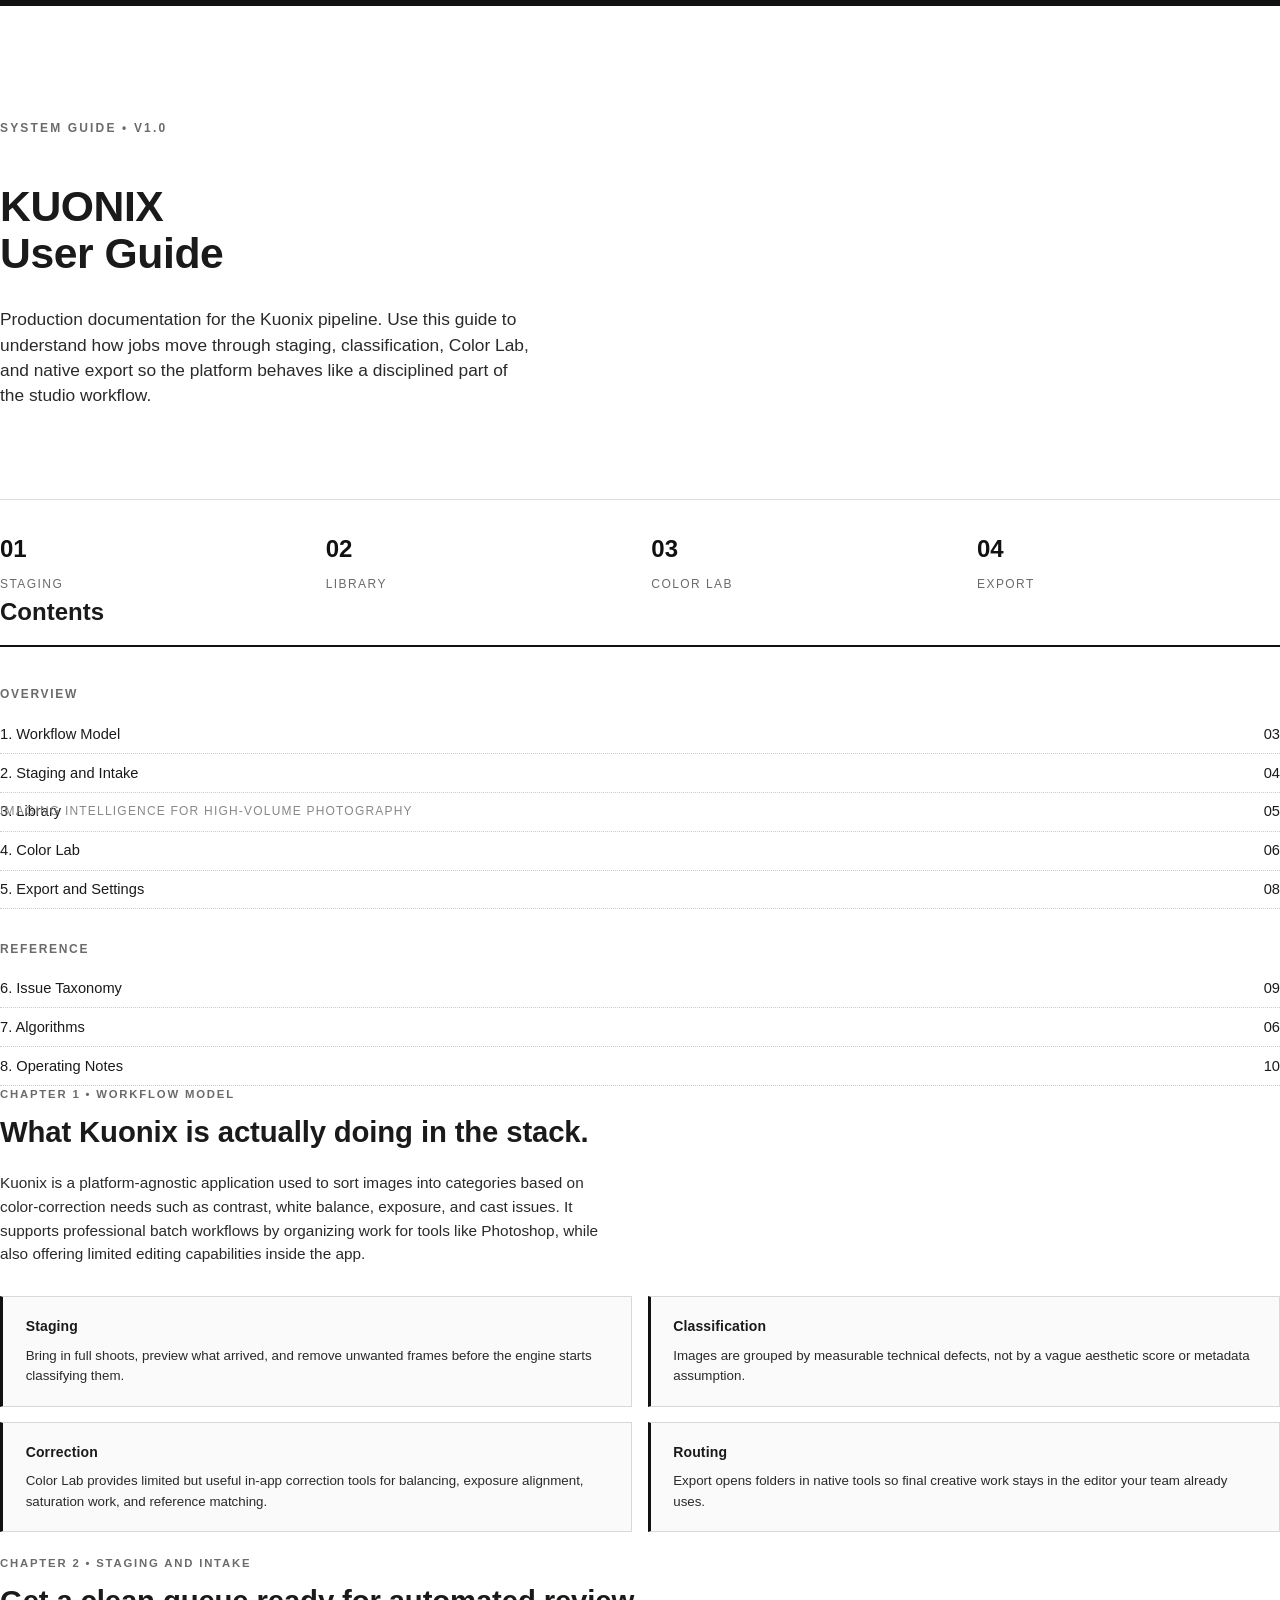
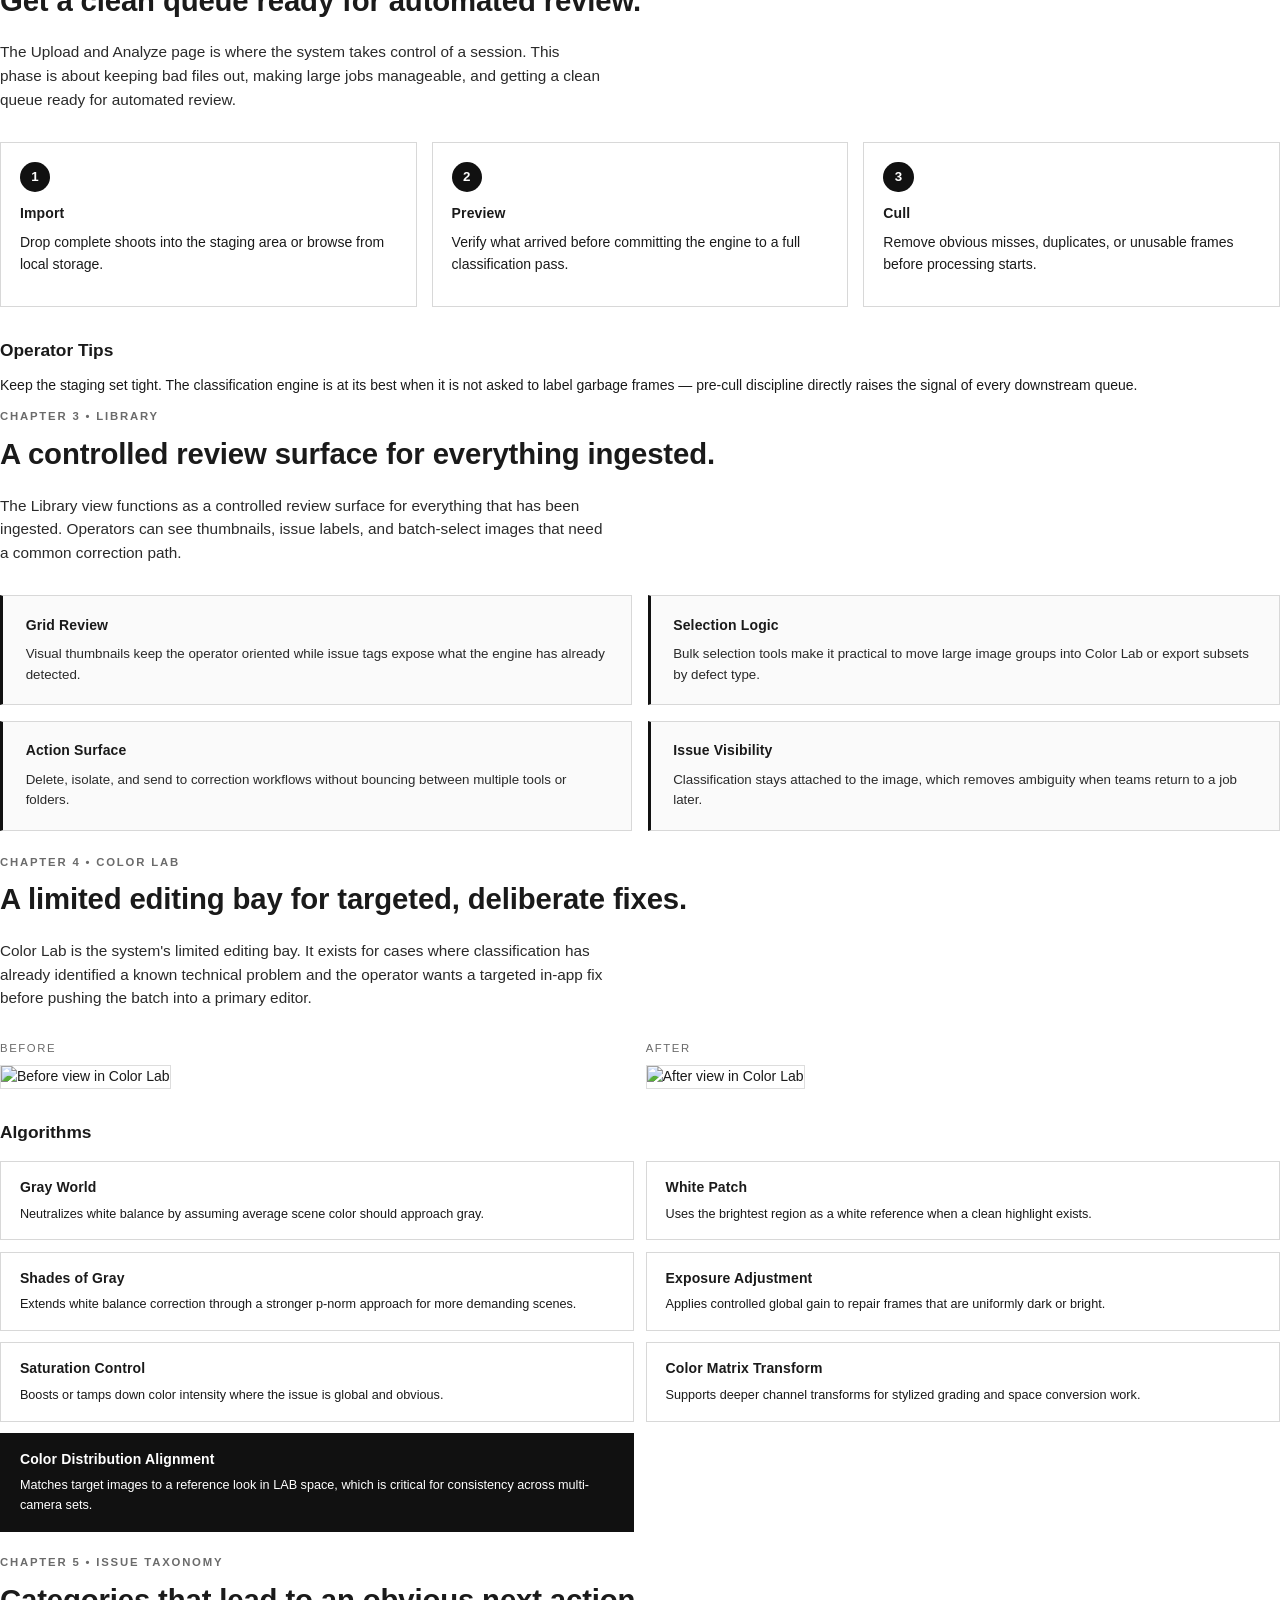
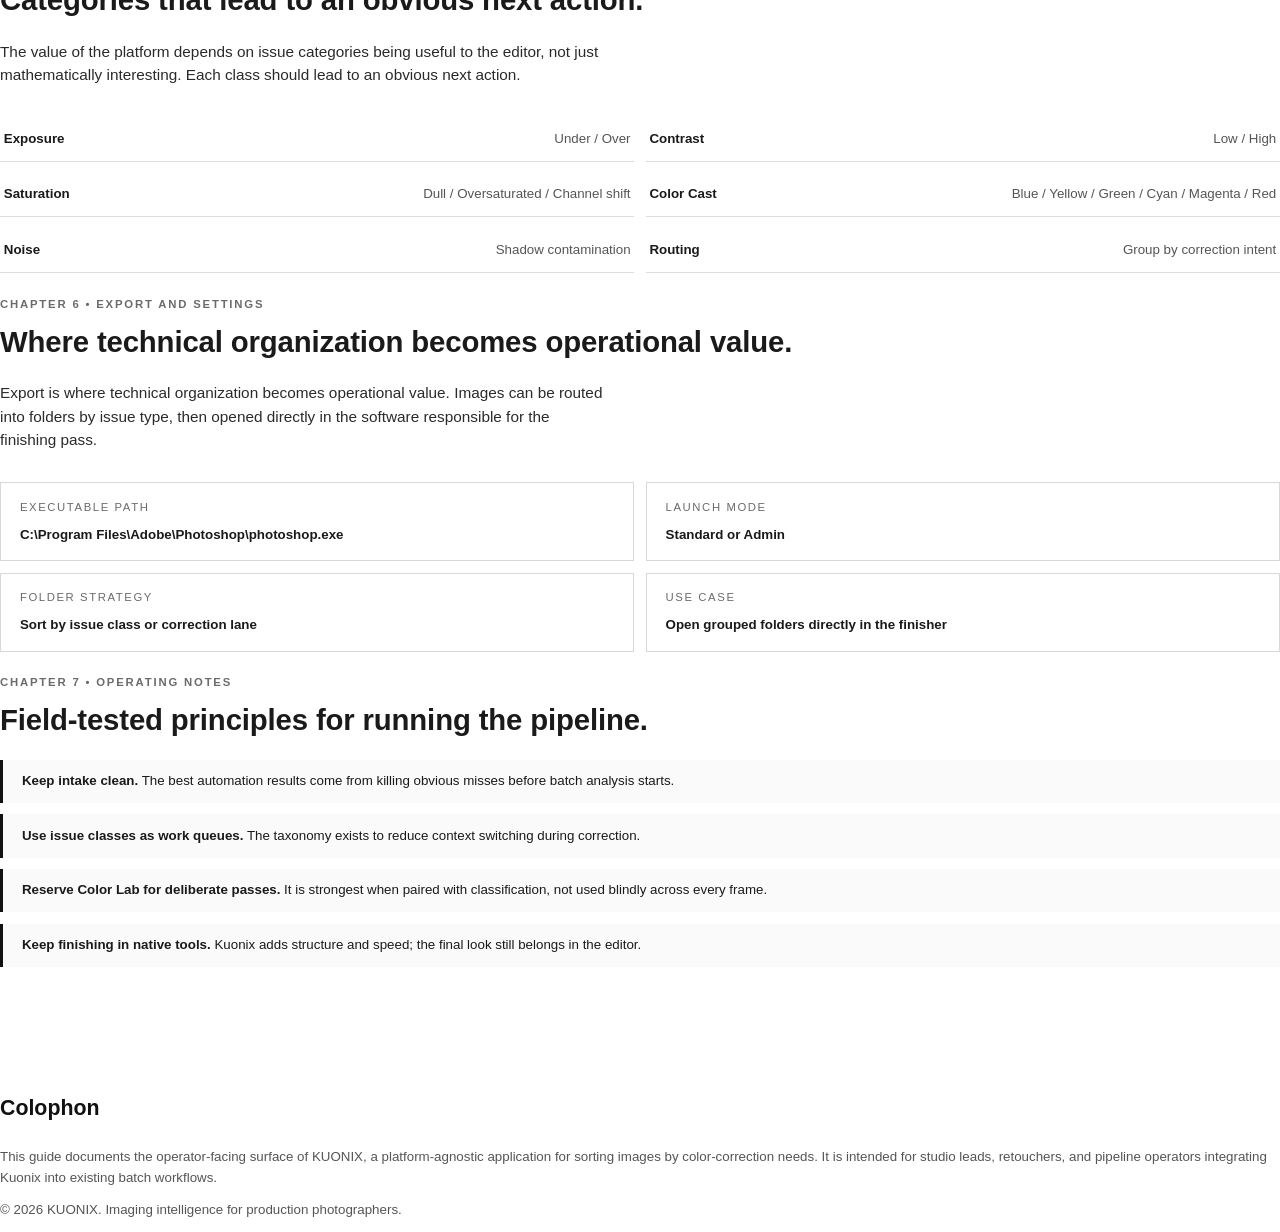
==== guide-print.html @ 2226a8e8 "Refine demo day presentation slides" ====
<!DOCTYPE html>
<html lang="en">
<head>
<meta charset="UTF-8">
<title>KUONIX User Guide</title>
<style>
  @page {
    size: A4;
    margin: 18mm 16mm 18mm 16mm;
    @bottom-center {
      content: "KUONIX User Guide  •  Page " counter(page) " of " counter(pages);
      font-family: "Helvetica Neue", Arial, sans-serif;
      font-size: 9pt;
      color: #888;
    }
  }
  * { box-sizing: border-box; }
  html, body {
    margin: 0;
    padding: 0;
    font-family: "Helvetica Neue", Arial, sans-serif;
    color: #1a1a1a;
    font-size: 10.5pt;
    line-height: 1.55;
    -webkit-print-color-adjust: exact;
    print-color-adjust: exact;
  }
  .cover {
    page-break-after: always;
    text-align: left;
    padding-top: 30mm;
    border-top: 6px solid #111;
  }
  .cover .eyebrow {
    text-transform: uppercase;
    letter-spacing: 0.18em;
    font-size: 9pt;
    color: #6b6b6b;
    margin: 0 0 12mm 0;
  }
  .cover h1 {
    font-size: 32pt;
    line-height: 1.1;
    margin: 0 0 8mm 0;
    font-weight: 800;
    letter-spacing: -0.01em;
  }
  .cover .lede {
    font-size: 13pt;
    color: #2a2a2a;
    max-width: 140mm;
    line-height: 1.45;
    margin: 0 0 24mm 0;
  }
  .cover .stages {
    display: grid;
    grid-template-columns: repeat(4, 1fr);
    gap: 6mm;
    margin-top: 14mm;
    border-top: 1px solid #ddd;
    padding-top: 8mm;
  }
  .cover .stages div strong {
    display: block;
    font-size: 18pt;
    font-weight: 700;
    color: #111;
  }
  .cover .stages div span {
    display: block;
    font-size: 9pt;
    text-transform: uppercase;
    letter-spacing: 0.12em;
    color: #6b6b6b;
    margin-top: 2mm;
  }
  .cover .meta {
    position: absolute;
    bottom: 18mm;
    font-size: 9pt;
    color: #888;
    letter-spacing: 0.1em;
    text-transform: uppercase;
  }

  .toc {
    page-break-after: always;
  }
  .toc h2 {
    font-size: 18pt;
    margin: 0 0 10mm 0;
    border-bottom: 2px solid #111;
    padding-bottom: 4mm;
  }
  .toc h3 {
    font-size: 9pt;
    text-transform: uppercase;
    letter-spacing: 0.14em;
    color: #6b6b6b;
    margin: 8mm 0 3mm 0;
  }
  .toc ol {
    list-style: none;
    padding: 0;
    margin: 0;
  }
  .toc li {
    display: flex;
    justify-content: space-between;
    padding: 2mm 0;
    border-bottom: 1px dotted #ccc;
    font-size: 11pt;
  }

  section.chapter {
    page-break-before: always;
  }
  section.chapter:first-of-type { page-break-before: auto; }

  .eyebrow {
    text-transform: uppercase;
    letter-spacing: 0.16em;
    font-size: 8.5pt;
    color: #6b6b6b;
    margin: 0 0 3mm 0;
    font-weight: 600;
  }
  h2.chapter-title {
    font-size: 22pt;
    line-height: 1.15;
    margin: 0 0 6mm 0;
    font-weight: 800;
    letter-spacing: -0.005em;
  }
  h3 {
    font-size: 13pt;
    margin: 8mm 0 3mm 0;
    font-weight: 700;
  }
  h4 {
    font-size: 10.5pt;
    margin: 0 0 2mm 0;
    font-weight: 700;
    letter-spacing: 0.01em;
  }
  p { margin: 0 0 3mm 0; }
  .lede {
    font-size: 11.5pt;
    color: #2a2a2a;
    margin-bottom: 8mm;
    max-width: 160mm;
  }

  .grid {
    display: grid;
    grid-template-columns: 1fr 1fr;
    gap: 4mm;
    margin: 4mm 0 6mm 0;
  }
  .card {
    border: 1px solid #d8d8d8;
    border-left: 3px solid #111;
    padding: 5mm 6mm;
    background: #fafafa;
    page-break-inside: avoid;
  }
  .card p { margin: 1mm 0 0 0; font-size: 10pt; color: #2a2a2a; }

  .workflow {
    display: grid;
    grid-template-columns: repeat(3, 1fr);
    gap: 4mm;
    margin: 4mm 0 6mm 0;
  }
  .workflow .step {
    border: 1px solid #d8d8d8;
    padding: 5mm;
    position: relative;
    page-break-inside: avoid;
  }
  .workflow .step .num {
    display: inline-block;
    background: #111;
    color: #fff;
    font-weight: 700;
    font-size: 10pt;
    width: 8mm;
    height: 8mm;
    line-height: 8mm;
    text-align: center;
    border-radius: 50%;
    margin-bottom: 3mm;
  }

  .lab {
    display: grid;
    grid-template-columns: 1fr 1fr;
    gap: 3mm;
    margin: 4mm 0 6mm 0;
  }
  .lab figure { margin: 0; }
  .lab figcaption {
    font-size: 8.5pt;
    text-transform: uppercase;
    letter-spacing: 0.14em;
    color: #6b6b6b;
    margin-bottom: 2mm;
  }
  .lab img {
    width: 100%;
    height: 60mm;
    object-fit: cover;
    border: 1px solid #ddd;
  }

  .algos {
    display: grid;
    grid-template-columns: 1fr 1fr;
    gap: 3mm;
    margin: 4mm 0 6mm 0;
  }
  .algo {
    padding: 4mm 5mm;
    border: 1px solid #d8d8d8;
    page-break-inside: avoid;
  }
  .algo.highlight {
    background: #111;
    color: #fff;
    border-color: #111;
  }
  .algo h4 { margin-bottom: 1.5mm; }
  .algo p { font-size: 9.5pt; margin: 0; }

  .taxonomy {
    display: grid;
    grid-template-columns: 1fr 1fr;
    gap: 3mm;
    margin: 4mm 0 6mm 0;
  }
  .tax-row {
    display: flex;
    justify-content: space-between;
    border-bottom: 1px solid #ddd;
    padding: 3mm 1mm;
    font-size: 10pt;
  }
  .tax-row strong { font-weight: 700; }
  .tax-row span { color: #555; }

  .settings {
    display: grid;
    grid-template-columns: 1fr 1fr;
    gap: 3mm;
    margin: 4mm 0 6mm 0;
  }
  .setting {
    border: 1px solid #d8d8d8;
    padding: 4mm 5mm;
    page-break-inside: avoid;
  }
  .setting .label {
    font-size: 8.5pt;
    text-transform: uppercase;
    letter-spacing: 0.14em;
    color: #6b6b6b;
    display: block;
    margin-bottom: 2mm;
  }
  .setting strong {
    font-size: 10pt;
    font-weight: 600;
    word-break: break-all;
  }

  .ops p {
    border-left: 3px solid #111;
    padding: 3mm 5mm;
    background: #fafafa;
    margin: 0 0 3mm 0;
    page-break-inside: avoid;
    font-size: 10pt;
  }
  .ops strong { font-weight: 700; }

  hr {
    border: none;
    border-top: 1px solid #ddd;
    margin: 6mm 0;
  }
  footer.colophon {
    page-break-before: always;
    padding-top: 30mm;
    color: #555;
    font-size: 10pt;
  }
  footer.colophon h2 {
    font-size: 16pt;
    margin: 0 0 6mm 0;
    color: #111;
  }
</style>
</head>
<body>

<section class="cover">
  <p class="eyebrow">System Guide  •  v1.0</p>
  <h1>KUONIX<br>User Guide</h1>
  <p class="lede">Production documentation for the Kuonix pipeline. Use this guide to understand how jobs move through staging, classification, Color Lab, and native export so the platform behaves like a disciplined part of the studio workflow.</p>
  <div class="stages">
    <div><strong>01</strong><span>Staging</span></div>
    <div><strong>02</strong><span>Library</span></div>
    <div><strong>03</strong><span>Color Lab</span></div>
    <div><strong>04</strong><span>Export</span></div>
  </div>
  <p class="meta">Imaging intelligence for high-volume photography</p>
</section>

<section class="toc">
  <h2>Contents</h2>
  <h3>Overview</h3>
  <ol>
    <li><span>1. Workflow Model</span><span>03</span></li>
    <li><span>2. Staging and Intake</span><span>04</span></li>
    <li><span>3. Library</span><span>05</span></li>
    <li><span>4. Color Lab</span><span>06</span></li>
    <li><span>5. Export and Settings</span><span>08</span></li>
  </ol>
  <h3>Reference</h3>
  <ol>
    <li><span>6. Issue Taxonomy</span><span>09</span></li>
    <li><span>7. Algorithms</span><span>06</span></li>
    <li><span>8. Operating Notes</span><span>10</span></li>
  </ol>
</section>

<section class="chapter" id="workflow-model">
  <p class="eyebrow">Chapter 1  •  Workflow Model</p>
  <h2 class="chapter-title">What Kuonix is actually doing in the stack.</h2>
  <p class="lede">Kuonix is a platform-agnostic application used to sort images into categories based on color-correction needs such as contrast, white balance, exposure, and cast issues. It supports professional batch workflows by organizing work for tools like Photoshop, while also offering limited editing capabilities inside the app.</p>

  <div class="grid">
    <div class="card"><h4>Staging</h4><p>Bring in full shoots, preview what arrived, and remove unwanted frames before the engine starts classifying them.</p></div>
    <div class="card"><h4>Classification</h4><p>Images are grouped by measurable technical defects, not by a vague aesthetic score or metadata assumption.</p></div>
    <div class="card"><h4>Correction</h4><p>Color Lab provides limited but useful in-app correction tools for balancing, exposure alignment, saturation work, and reference matching.</p></div>
    <div class="card"><h4>Routing</h4><p>Export opens folders in native tools so final creative work stays in the editor your team already uses.</p></div>
  </div>
</section>

<section class="chapter" id="staging">
  <p class="eyebrow">Chapter 2  •  Staging and Intake</p>
  <h2 class="chapter-title">Get a clean queue ready for automated review.</h2>
  <p class="lede">The Upload and Analyze page is where the system takes control of a session. This phase is about keeping bad files out, making large jobs manageable, and getting a clean queue ready for automated review.</p>

  <div class="workflow">
    <div class="step"><span class="num">1</span><h4>Import</h4><p>Drop complete shoots into the staging area or browse from local storage.</p></div>
    <div class="step"><span class="num">2</span><h4>Preview</h4><p>Verify what arrived before committing the engine to a full classification pass.</p></div>
    <div class="step"><span class="num">3</span><h4>Cull</h4><p>Remove obvious misses, duplicates, or unusable frames before processing starts.</p></div>
  </div>

  <h3>Operator Tips</h3>
  <p>Keep the staging set tight. The classification engine is at its best when it is not asked to label garbage frames — pre-cull discipline directly raises the signal of every downstream queue.</p>
</section>

<section class="chapter" id="library">
  <p class="eyebrow">Chapter 3  •  Library</p>
  <h2 class="chapter-title">A controlled review surface for everything ingested.</h2>
  <p class="lede">The Library view functions as a controlled review surface for everything that has been ingested. Operators can see thumbnails, issue labels, and batch-select images that need a common correction path.</p>

  <div class="grid">
    <div class="card"><h4>Grid Review</h4><p>Visual thumbnails keep the operator oriented while issue tags expose what the engine has already detected.</p></div>
    <div class="card"><h4>Selection Logic</h4><p>Bulk selection tools make it practical to move large image groups into Color Lab or export subsets by defect type.</p></div>
    <div class="card"><h4>Action Surface</h4><p>Delete, isolate, and send to correction workflows without bouncing between multiple tools or folders.</p></div>
    <div class="card"><h4>Issue Visibility</h4><p>Classification stays attached to the image, which removes ambiguity when teams return to a job later.</p></div>
  </div>
</section>

<section class="chapter" id="color-lab">
  <p class="eyebrow">Chapter 4  •  Color Lab</p>
  <h2 class="chapter-title">A limited editing bay for targeted, deliberate fixes.</h2>
  <p class="lede">Color Lab is the system's limited editing bay. It exists for cases where classification has already identified a known technical problem and the operator wants a targeted in-app fix before pushing the batch into a primary editor.</p>

  <div class="lab">
    <figure>
      <figcaption>Before</figcaption>
      <img src="assets/images/gallery/transfer.jpg" alt="Before view in Color Lab">
    </figure>
    <figure>
      <figcaption>After</figcaption>
      <img src="assets/images/gallery/on car.jpg" alt="After view in Color Lab">
    </figure>
  </div>

  <h3>Algorithms</h3>
  <div class="algos">
    <div class="algo"><h4>Gray World</h4><p>Neutralizes white balance by assuming average scene color should approach gray.</p></div>
    <div class="algo"><h4>White Patch</h4><p>Uses the brightest region as a white reference when a clean highlight exists.</p></div>
    <div class="algo"><h4>Shades of Gray</h4><p>Extends white balance correction through a stronger p-norm approach for more demanding scenes.</p></div>
    <div class="algo"><h4>Exposure Adjustment</h4><p>Applies controlled global gain to repair frames that are uniformly dark or bright.</p></div>
    <div class="algo"><h4>Saturation Control</h4><p>Boosts or tamps down color intensity where the issue is global and obvious.</p></div>
    <div class="algo"><h4>Color Matrix Transform</h4><p>Supports deeper channel transforms for stylized grading and space conversion work.</p></div>
    <div class="algo highlight"><h4>Color Distribution Alignment</h4><p>Matches target images to a reference look in LAB space, which is critical for consistency across multi-camera sets.</p></div>
  </div>
</section>

<section class="chapter" id="issue-taxonomy">
  <p class="eyebrow">Chapter 5  •  Issue Taxonomy</p>
  <h2 class="chapter-title">Categories that lead to an obvious next action.</h2>
  <p class="lede">The value of the platform depends on issue categories being useful to the editor, not just mathematically interesting. Each class should lead to an obvious next action.</p>

  <div class="taxonomy">
    <div class="tax-row"><strong>Exposure</strong><span>Under / Over</span></div>
    <div class="tax-row"><strong>Contrast</strong><span>Low / High</span></div>
    <div class="tax-row"><strong>Saturation</strong><span>Dull / Oversaturated / Channel shift</span></div>
    <div class="tax-row"><strong>Color Cast</strong><span>Blue / Yellow / Green / Cyan / Magenta / Red</span></div>
    <div class="tax-row"><strong>Noise</strong><span>Shadow contamination</span></div>
    <div class="tax-row"><strong>Routing</strong><span>Group by correction intent</span></div>
  </div>
</section>

<section class="chapter" id="export-settings">
  <p class="eyebrow">Chapter 6  •  Export and Settings</p>
  <h2 class="chapter-title">Where technical organization becomes operational value.</h2>
  <p class="lede">Export is where technical organization becomes operational value. Images can be routed into folders by issue type, then opened directly in the software responsible for the finishing pass.</p>

  <div class="settings">
    <div class="setting"><span class="label">Executable Path</span><strong>C:\Program Files\Adobe\Photoshop\photoshop.exe</strong></div>
    <div class="setting"><span class="label">Launch Mode</span><strong>Standard or Admin</strong></div>
    <div class="setting"><span class="label">Folder Strategy</span><strong>Sort by issue class or correction lane</strong></div>
    <div class="setting"><span class="label">Use Case</span><strong>Open grouped folders directly in the finisher</strong></div>
  </div>
</section>

<section class="chapter" id="operations">
  <p class="eyebrow">Chapter 7  •  Operating Notes</p>
  <h2 class="chapter-title">Field-tested principles for running the pipeline.</h2>

  <div class="ops">
    <p><strong>Keep intake clean.</strong> The best automation results come from killing obvious misses before batch analysis starts.</p>
    <p><strong>Use issue classes as work queues.</strong> The taxonomy exists to reduce context switching during correction.</p>
    <p><strong>Reserve Color Lab for deliberate passes.</strong> It is strongest when paired with classification, not used blindly across every frame.</p>
    <p><strong>Keep finishing in native tools.</strong> Kuonix adds structure and speed; the final look still belongs in the editor.</p>
  </div>
</section>

<footer class="colophon">
  <h2>Colophon</h2>
  <p>This guide documents the operator-facing surface of KUONIX, a platform-agnostic application for sorting images by color-correction needs. It is intended for studio leads, retouchers, and pipeline operators integrating Kuonix into existing batch workflows.</p>
  <p>&copy; 2026 KUONIX. Imaging intelligence for production photographers.</p>
</footer>

</body>
</html>
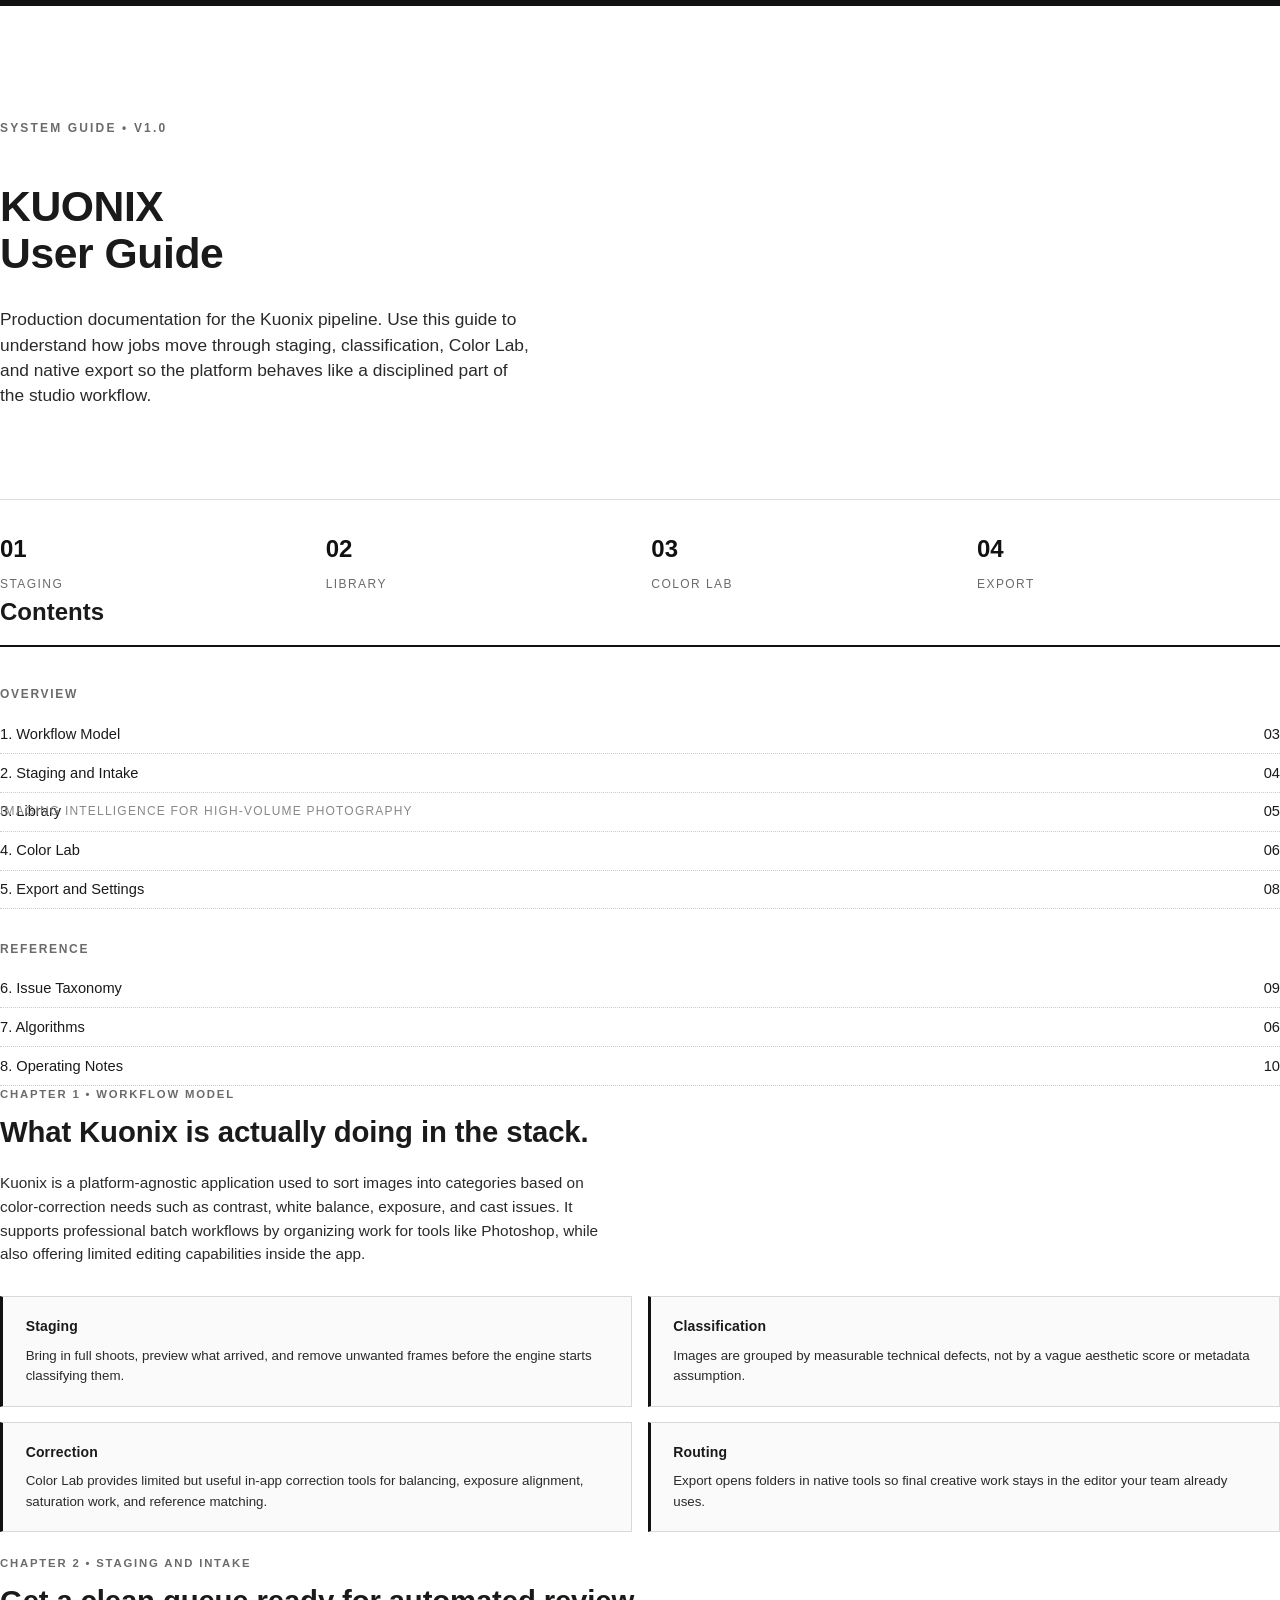
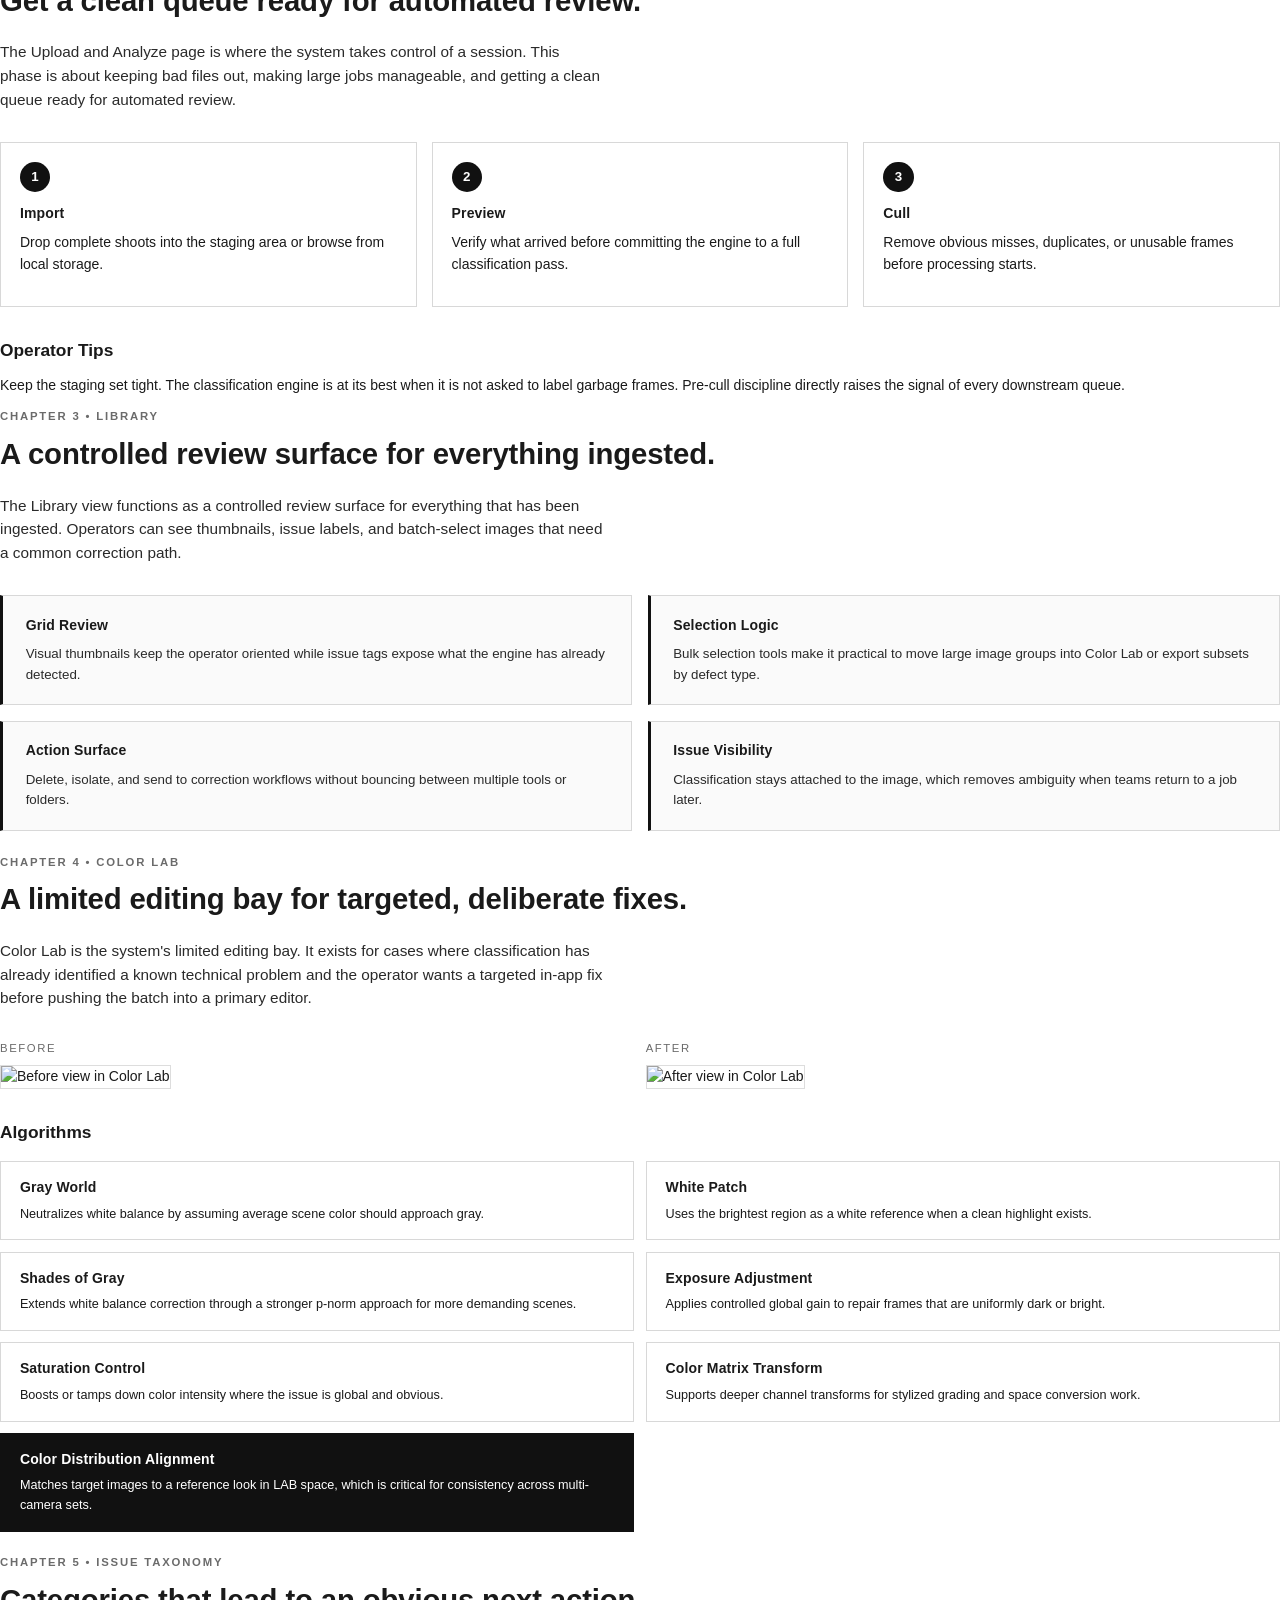
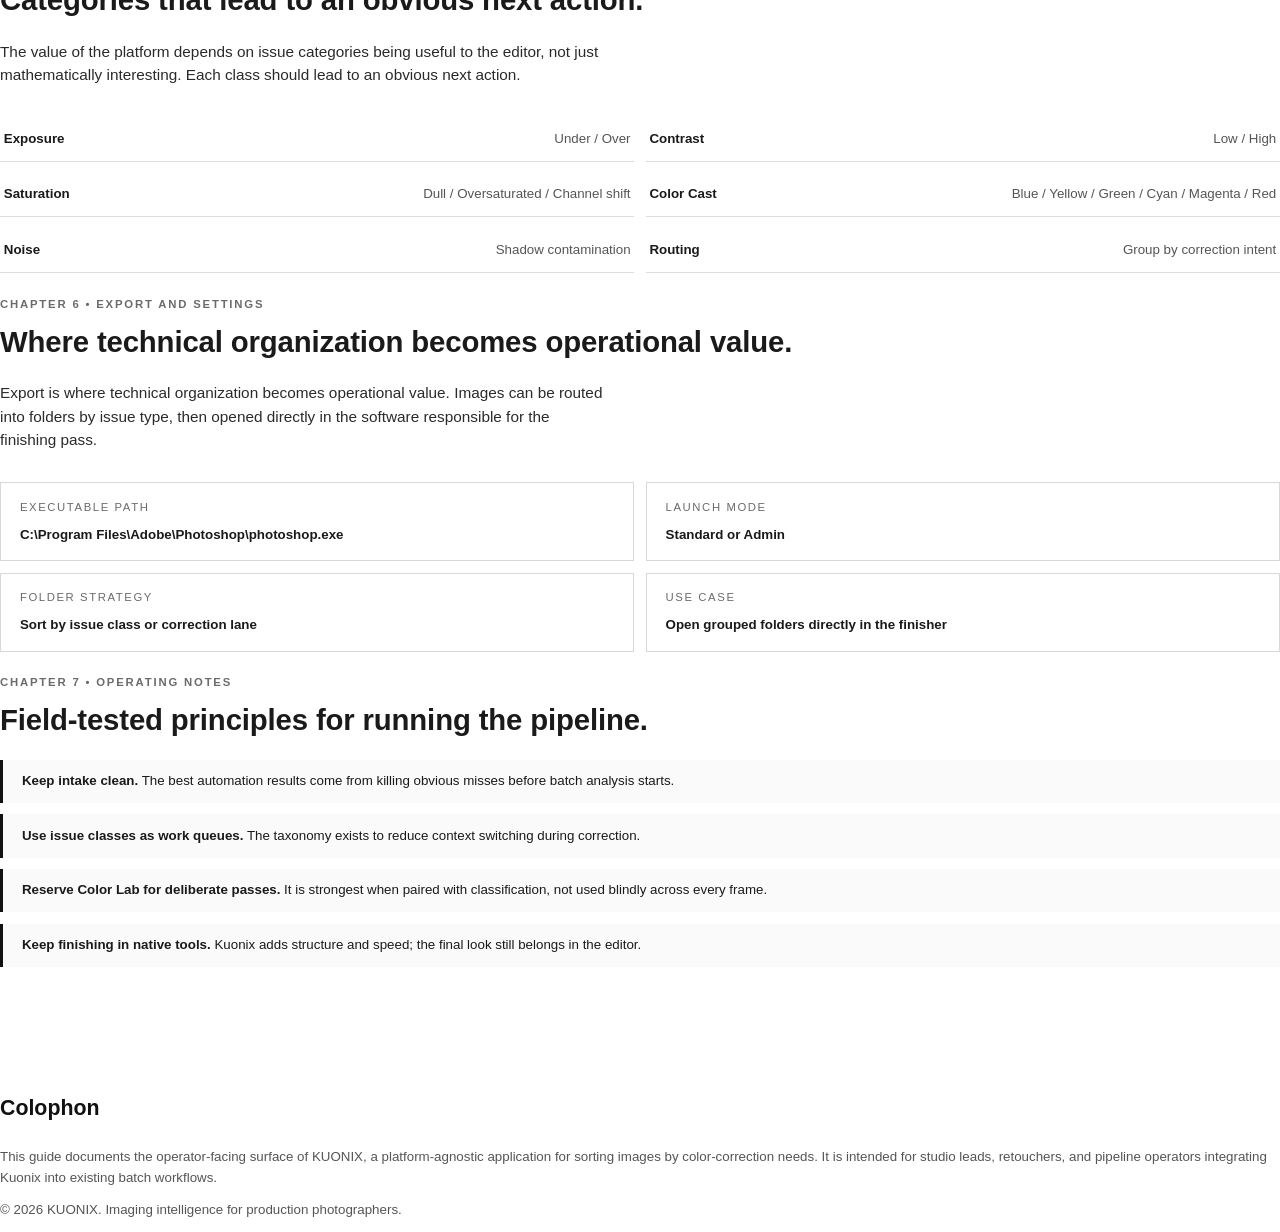
==== commit d9d1a65a: "presentation changes" ====
--- a/guide-print.html
+++ b/guide-print.html
@@ -359,7 +359,7 @@
   </div>
 
   <h3>Operator Tips</h3>
-  <p>Keep the staging set tight. The classification engine is at its best when it is not asked to label garbage frames — pre-cull discipline directly raises the signal of every downstream queue.</p>
+  <p>Keep the staging set tight. The classification engine is at its best when it is not asked to label garbage frames. Pre-cull discipline directly raises the signal of every downstream queue.</p>
 </section>
 
 <section class="chapter" id="library">
